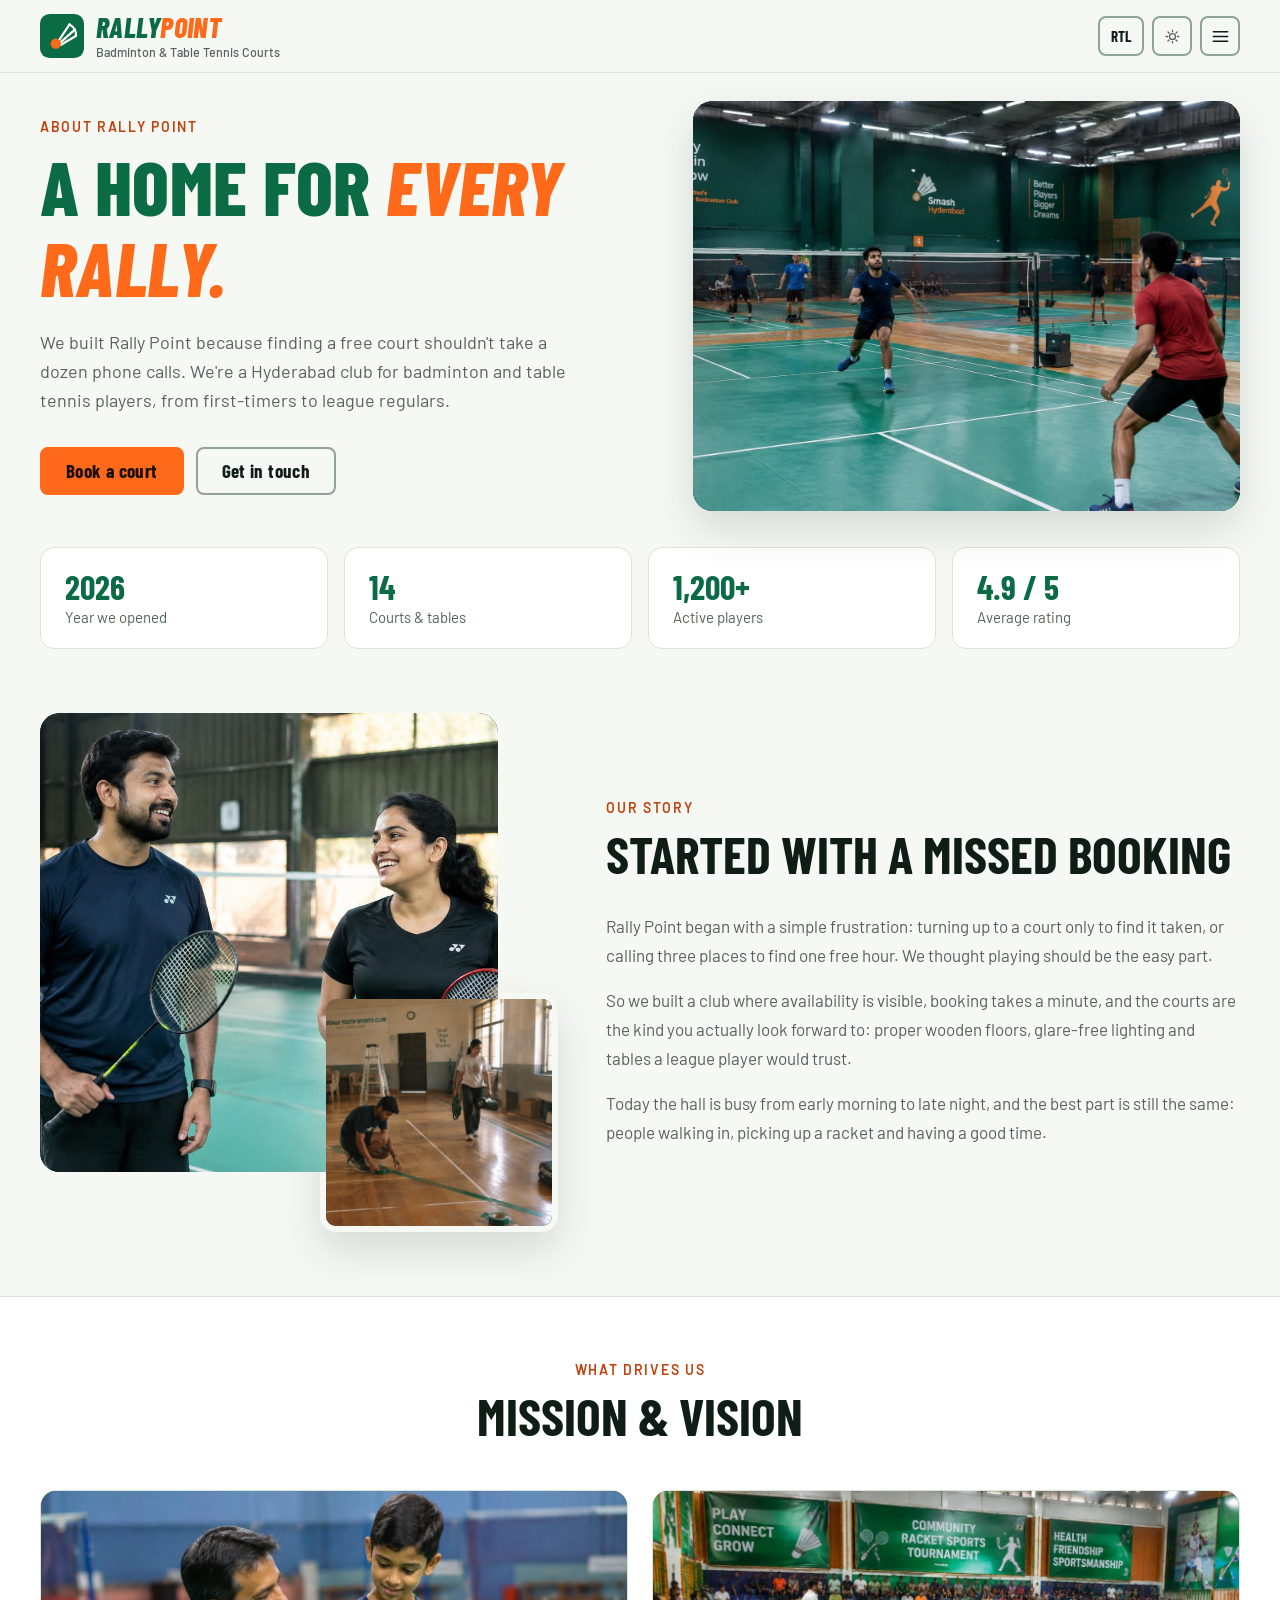
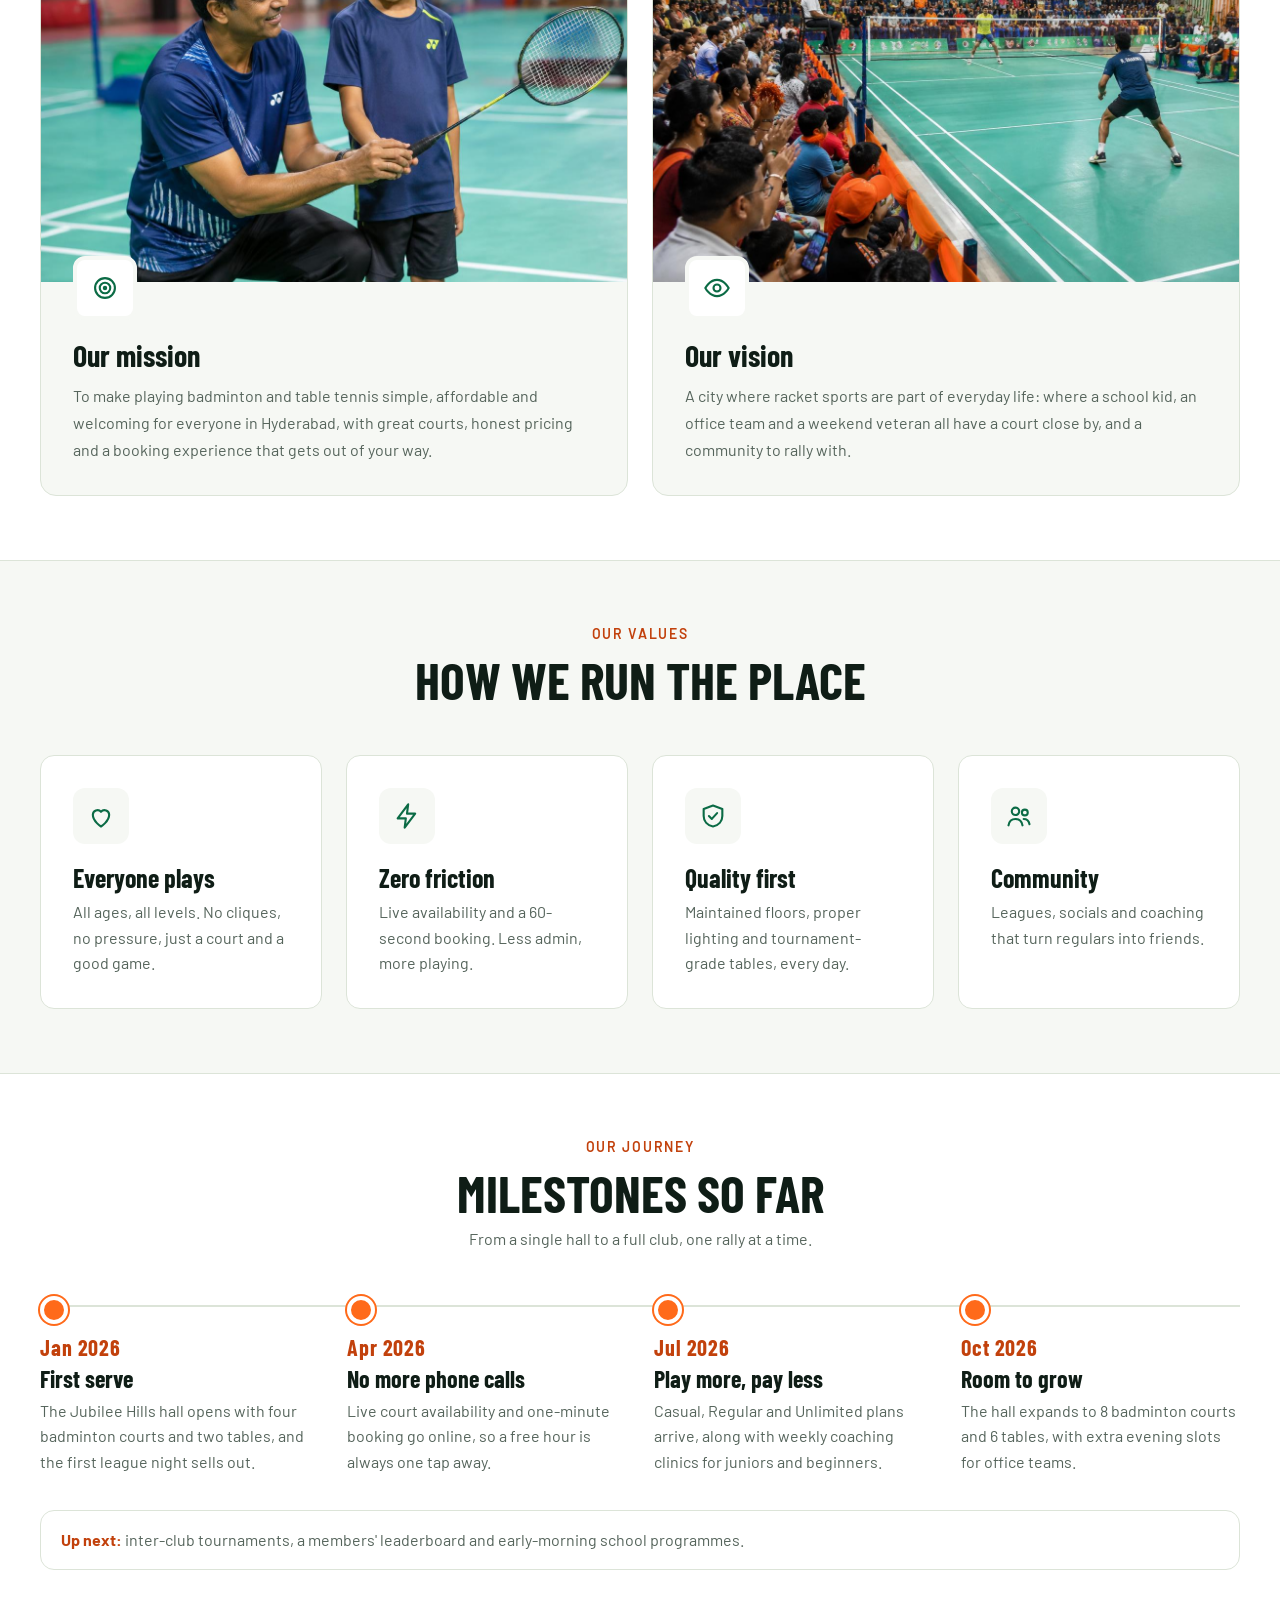
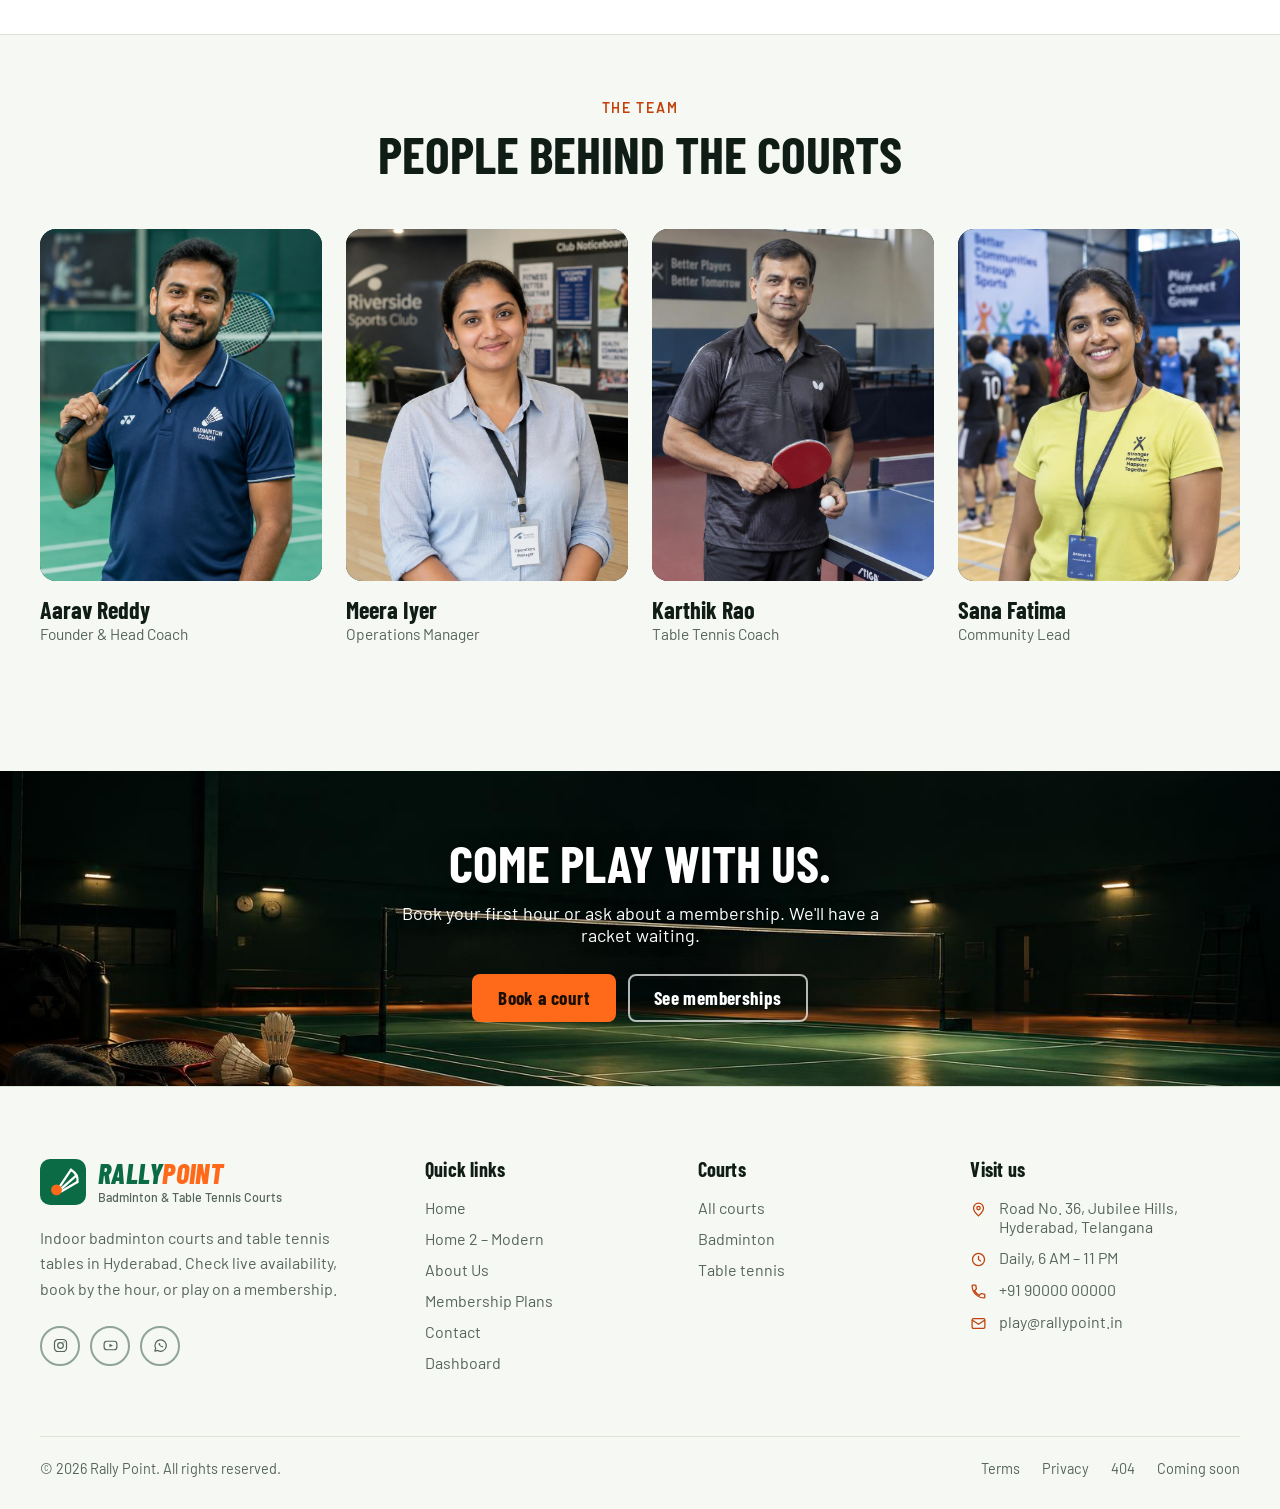
==== about/about.html @ 062ce2b8 "Add files via upload" ====
<!DOCTYPE html>
<html lang="en" dir="ltr" data-theme="light">
<head>
<meta charset="UTF-8">
<meta name="viewport" content="width=device-width, initial-scale=1.0">
<title>About Us — Rally Point Badminton &amp; Table Tennis, Hyderabad</title>
<meta name="description" content="Meet Rally Point: our story, mission, vision, values and the community that plays with us in Jubilee Hills, Hyderabad.">
<link rel="preconnect" href="https://fonts.googleapis.com">
<link rel="preconnect" href="https://fonts.gstatic.com" crossorigin>
<link href="https://fonts.googleapis.com/css2?family=Barlow+Condensed:ital,wght@0,600;0,700;0,800;1,800&family=Barlow:wght@400;500;600&display=swap" rel="stylesheet">
<link rel="stylesheet" href="../home/style.css">
<link rel="stylesheet" href="about.css">
<link rel="icon" href="data:image/svg+xml,%3Csvg xmlns='http://www.w3.org/2000/svg' viewBox='0 0 64 64' fill='none'%3E%3Crect width='64' height='64' rx='14' fill='%230B6B45'/%3E%3Cg stroke='%23fff' stroke-width='3.2' stroke-linecap='round'%3E%3Cpath d='M27 39L43 15M29 42L50.7 22.7M30 45L52 32M43 15Q54 22 52 32'/%3E%3C/g%3E%3Ccircle cx='23' cy='43' r='7.5' fill='%23FF6A1A'/%3E%3C/svg%3E">
</head>
<body>

<header class="site">
  <div class="wrap nav-row">
    <a href="../home/index.html" class="brand" aria-label="Rally Point home">
        <span class="brand-mark" aria-hidden="true">
        <svg viewBox="0 0 64 64" fill="none">
          <rect width="64" height="64" rx="14" fill="var(--logo-bg)"/>
          <g stroke="#fff" stroke-width="3.2" stroke-linecap="round" fill="none">
            <path d="M27 39L43 15"/><path d="M29 42L50.7 22.7"/><path d="M30 45L52 32"/><path d="M43 15Q54 22 52 32"/>
          </g>
          <circle cx="23" cy="43" r="7.5" fill="var(--logo-ball)"/>
        </svg>
        </span>
        <span class="brand-text">
          <span class="logo-word">Rally<em>Point</em></span>
          <span class="brand-sub">Badminton &amp; Table Tennis Courts</span>
        </span>
      </a>

    <nav class="primary" aria-label="Main">
      <div class="nav-item">
        <a href="../home/index.html">Home
          <svg class="caret" viewBox="0 0 24 24" fill="none" stroke="currentColor" stroke-width="2.4"><path d="M6 9l6 6 6-6" stroke-linecap="round" stroke-linejoin="round"/></svg>
        </a>
        <div class="dropdown">
          <a href="../home/index.html">Home 1 – Classic</a>
          <a href="../home2/home-2.html">Home 2 – Modern</a>
        </div>
      </div>
      <a href="../about/about.html" class="active" aria-current="page">About Us</a>
      <a href="../courts/courts.html">Courts</a>
      <a href="../membership/membership.html">Membership Plans</a>
      <a href="../contact/contact.html">Contact</a>
      <a href="../dashboard/dashboard.html">Dashboard</a>
    </nav>

    <div class="nav-actions">
      <button class="btn btn-outline btn-sm" id="dir-toggle" aria-label="Toggle text direction">RTL</button>
      <button class="icon-btn" id="theme-toggle" aria-label="Toggle dark mode">
        <svg class="sun" viewBox="0 0 24 24" fill="none" stroke="currentColor" stroke-width="1.8"><circle cx="12" cy="12" r="4.2"/><path d="M12 3v2.2M12 18.8V21M21 12h-2.2M5.2 12H3M18.4 5.6l-1.5 1.5M7.1 16.9l-1.5 1.5M18.4 18.4l-1.5-1.5M7.1 7.1L5.6 5.6" stroke-linecap="round"/></svg>
        <svg class="moon" viewBox="0 0 24 24" fill="none" stroke="currentColor" stroke-width="1.8"><path d="M20 14.5A8.5 8.5 0 1 1 9.5 4a7 7 0 0 0 10.5 10.5z" stroke-linejoin="round"/></svg>
      </button>
      <a href="../login/login.html" class="btn btn-primary btn-sm desktop-only"><svg viewBox="0 0 24 24" fill="none" stroke="currentColor" stroke-width="2" stroke-linecap="round"><circle cx="12" cy="8" r="3.6"/><path d="M5 20c1.4-3.8 4.2-5.6 7-5.6s5.6 1.8 7 5.6"/></svg><span>Login</span></a>
      <button class="menu-toggle" id="menu-toggle" aria-label="Open menu" aria-expanded="false" aria-controls="mobile-panel">
        <svg viewBox="0 0 24 24" fill="none" stroke="currentColor" stroke-width="2"><path d="M3 6h18M3 12h18M3 18h18" stroke-linecap="round"/></svg>
      </button>
    </div>
  </div>

  <div class="mobile-panel" id="mobile-panel">
    <details class="mobile-dropdown">
      <summary>Home</summary>
      <a href="../home/index.html">Home 1 – Classic</a>
      <a href="../home2/home-2.html">Home 2 – Modern</a>
    </details>
    <a href="../about/about.html">About Us</a>
    <a href="../courts/courts.html">Courts</a>
    <a href="../membership/membership.html">Membership Plans</a>
    <a href="../contact/contact.html">Contact</a>
    <a href="../dashboard/dashboard.html">Dashboard</a>
    <div class="mobile-actions">
      <a href="../login/login.html" class="btn btn-primary"><svg viewBox="0 0 24 24" fill="none" stroke="currentColor" stroke-width="2" stroke-linecap="round"><circle cx="12" cy="8" r="3.6"/><path d="M5 20c1.4-3.8 4.2-5.6 7-5.6s5.6 1.8 7 5.6"/></svg><span>Login</span></a>
    </div>
  </div>
</header>

<main>

  <section class="page-hero">
    <div class="wrap page-hero-grid">
      <div>
        <span class="kicker">About Rally Point</span>
        <h1>A home for <em>every rally.</em></h1>
        <p class="lead">We built Rally Point because finding a free court shouldn't take a dozen phone calls. We're a Hyderabad club for badminton and table tennis players, from first-timers to league regulars.</p>
        <div class="hero-actions">
          <a href="../courts/courts.html" class="btn btn-secondary">Book a court</a>
          <a href="../contact/contact.html" class="btn btn-outline">Get in touch</a>
        </div>
      </div>
      <figure class="media hero-img"><img src="images/about-hero.jpg" alt="The Rally Point main hall with players mid-game" onerror="this.remove()"></figure>
    </div>
  </section>

  <section class="wrap">
    <ul class="stats">
      <li><strong>2026</strong><span>Year we opened</span></li>
      <li><strong>14</strong><span>Courts &amp; tables</span></li>
      <li><strong>1,200+</strong><span>Active players</span></li>
      <li><strong>4.9 / 5</strong><span>Average rating</span></li>
    </ul>
  </section>

  <section class="section">
    <div class="wrap split">
      <div class="media-stack">
        <figure class="media story-a"><img src="images/story-1.jpg" alt="Founders on the court" loading="lazy" onerror="this.remove()"></figure>
        <figure class="media story-b"><img src="images/story-2.jpg" alt="Early days at the club" loading="lazy" onerror="this.remove()"></figure>
      </div>
      <div>
        <div class="section-head">
          <span class="kicker">Our story</span>
          <h2>Started with a missed booking</h2>
        </div>
        <div class="prose">
          <p>Rally Point began with a simple frustration: turning up to a court only to find it taken, or calling three places to find one free hour. We thought playing should be the easy part.</p>
          <p>So we built a club where availability is visible, booking takes a minute, and the courts are the kind you actually look forward to: proper wooden floors, glare-free lighting and tables a league player would trust.</p>
          <p>Today the hall is busy from early morning to late night, and the best part is still the same: people walking in, picking up a racket and having a good time.</p>
        </div>
      </div>
    </div>
  </section>

  <section class="section alt">
    <div class="wrap">
      <div class="section-head center">
        <span class="kicker">What drives us</span>
        <h2>Mission &amp; vision</h2>
      </div>
      <div class="mv">
        <article class="mv-card">
          <figure class="media mv-img"><img src="images/mission.jpg" alt="Coach teaching a junior player" loading="lazy" onerror="this.remove()"></figure>
          <div class="mv-body">
            <span class="card-icon" aria-hidden="true"><svg viewBox="0 0 24 24" fill="none" stroke="currentColor" stroke-width="1.8" stroke-linecap="round" stroke-linejoin="round"><circle cx="12" cy="12" r="8.5"/><circle cx="12" cy="12" r="4.5"/><circle cx="12" cy="12" r="1" fill="currentColor"/></svg></span>
            <h3>Our mission</h3>
            <p>To make playing badminton and table tennis simple, affordable and welcoming for everyone in Hyderabad, with great courts, honest pricing and a booking experience that gets out of your way.</p>
          </div>
        </article>
        <article class="mv-card">
          <figure class="media mv-img"><img src="images/vision.jpg" alt="Packed hall during a community tournament" loading="lazy" onerror="this.remove()"></figure>
          <div class="mv-body">
            <span class="card-icon" aria-hidden="true"><svg viewBox="0 0 24 24" fill="none" stroke="currentColor" stroke-width="1.8" stroke-linecap="round" stroke-linejoin="round"><path d="M2 12s3.6-7 10-7 10 7 10 7-3.6 7-10 7S2 12 2 12z"/><circle cx="12" cy="12" r="3"/></svg></span>
            <h3>Our vision</h3>
            <p>A city where racket sports are part of everyday life: where a school kid, an office team and a weekend veteran all have a court close by, and a community to rally with.</p>
          </div>
        </article>
      </div>
    </div>
  </section>

  <section class="section">
    <div class="wrap">
      <div class="section-head center">
        <span class="kicker">Our values</span>
        <h2>How we run the place</h2>
      </div>
      <div class="values">
        <article class="card"><span class="card-icon" aria-hidden="true"><svg viewBox="0 0 24 24" fill="none" stroke="currentColor" stroke-width="1.8" stroke-linecap="round" stroke-linejoin="round"><path d="M12 21s-7-4.4-7-10a4 4 0 017-2.6A4 4 0 0119 11c0 5.6-7 10-7 10z"/></svg></span><h3>Everyone plays</h3><p>All ages, all levels. No cliques, no pressure, just a court and a good game.</p></article>
        <article class="card"><span class="card-icon" aria-hidden="true"><svg viewBox="0 0 24 24" fill="none" stroke="currentColor" stroke-width="1.8" stroke-linecap="round" stroke-linejoin="round"><path d="M13 2L4 14h7l-1 8 9-12h-7z"/></svg></span><h3>Zero friction</h3><p>Live availability and a 60-second booking. Less admin, more playing.</p></article>
        <article class="card"><span class="card-icon" aria-hidden="true"><svg viewBox="0 0 24 24" fill="none" stroke="currentColor" stroke-width="1.8" stroke-linecap="round" stroke-linejoin="round"><path d="M12 3l8 3v6c0 4.5-3.2 8-8 9-4.8-1-8-4.5-8-9V6z"/><path d="M8.5 12l2.5 2.5 4.5-5"/></svg></span><h3>Quality first</h3><p>Maintained floors, proper lighting and tournament-grade tables, every day.</p></article>
        <article class="card"><span class="card-icon" aria-hidden="true"><svg viewBox="0 0 24 24" fill="none" stroke="currentColor" stroke-width="1.8" stroke-linecap="round" stroke-linejoin="round"><circle cx="9" cy="8" r="3.2"/><circle cx="17" cy="9" r="2.5"/><path d="M3 20c.6-3.5 3-5.4 6-5.4s5.4 1.9 6 5.4M16 14.6c2.6 0 4.4 1.6 5 4.4"/></svg></span><h3>Community</h3><p>Leagues, socials and coaching that turn regulars into friends.</p></article>
      </div>
    </div>
  </section>

  <section class="section alt">
    <div class="wrap">
      <div class="section-head center">
        <span class="kicker">Our journey</span>
        <h2>Milestones so far</h2>
        <p>From a single hall to a full club, one rally at a time.</p>
      </div>
      <ol class="timeline">
        <li><span class="when">Jan 2026</span><h3>First serve</h3><p>The Jubilee Hills hall opens with four badminton courts and two tables, and the first league night sells out.</p></li>
        <li><span class="when">Apr 2026</span><h3>No more phone calls</h3><p>Live court availability and one-minute booking go online, so a free hour is always one tap away.</p></li>
        <li><span class="when">Jul 2026</span><h3>Play more, pay less</h3><p>Casual, Regular and Unlimited plans arrive, along with weekly coaching clinics for juniors and beginners.</p></li>
        <li><span class="when">Oct 2026</span><h3>Room to grow</h3><p>The hall expands to 8 badminton courts and 6 tables, with extra evening slots for office teams.</p></li>
      </ol>
      <p class="timeline-next"><strong>Up next:</strong> inter-club tournaments, a members' leaderboard and early-morning school programmes.</p>
    </div>
  </section>

  <section class="section">
    <div class="wrap">
      <div class="section-head center">
        <span class="kicker">The team</span>
        <h2>People behind the courts</h2>
      </div>
      <div class="team">
        <article class="person">
          <figure class="media person-img"><img src="images/team-1.jpg" alt="Aarav Reddy" loading="lazy" onerror="this.remove()"></figure>
          <h3>Aarav Reddy</h3><p>Founder &amp; Head Coach</p>
        </article>
        <article class="person">
          <figure class="media person-img"><img src="images/team-2.jpg" alt="Meera Iyer" loading="lazy" onerror="this.remove()"></figure>
          <h3>Meera Iyer</h3><p>Operations Manager</p>
        </article>
        <article class="person">
          <figure class="media person-img"><img src="images/team-3.jpg" alt="Karthik Rao" loading="lazy" onerror="this.remove()"></figure>
          <h3>Karthik Rao</h3><p>Table Tennis Coach</p>
        </article>
        <article class="person">
          <figure class="media person-img"><img src="images/team-4.jpg" alt="Sana Fatima" loading="lazy" onerror="this.remove()"></figure>
          <h3>Sana Fatima</h3><p>Community Lead</p>
        </article>
      </div>
    </div>
  </section>

  <section class="cta-band">
    <div class="cta">
      <figure class="media cta-bg"><img src="images/cta-bg.jpg" alt="" loading="lazy" onerror="this.remove()"></figure>
      <div class="cta-inner">
        <h2>Come play with us.</h2>
        <p>Book your first hour or ask about a membership. We'll have a racket waiting.</p>
        <div class="cta-actions">
          <a href="../courts/courts.html" class="btn btn-secondary">Book a court</a>
          <a href="../membership/membership.html" class="btn btn-outline-light">See memberships</a>
        </div>
      </div>
    </div>
  </section>

</main>

<footer class="site">
  <div class="wrap">
    <div class="footer-grid">
      <div class="footer-brand">
        <a href="../home/index.html" class="brand" aria-label="Rally Point home">
        <span class="brand-mark" aria-hidden="true">
        <svg viewBox="0 0 64 64" fill="none">
          <rect width="64" height="64" rx="14" fill="var(--logo-bg)"/>
          <g stroke="#fff" stroke-width="3.2" stroke-linecap="round" fill="none">
            <path d="M27 39L43 15"/><path d="M29 42L50.7 22.7"/><path d="M30 45L52 32"/><path d="M43 15Q54 22 52 32"/>
          </g>
          <circle cx="23" cy="43" r="7.5" fill="var(--logo-ball)"/>
        </svg>
        </span>
        <span class="brand-text">
          <span class="logo-word">Rally<em>Point</em></span>
          <span class="brand-sub">Badminton &amp; Table Tennis Courts</span>
        </span>
      </a>
        <p class="footer-desc">Indoor badminton courts and table tennis tables in Hyderabad. Check live availability, book by the hour, or play on a membership.</p>
        <div class="socials">
          <a href="#" aria-label="Instagram"><svg viewBox="0 0 24 24" fill="none" stroke="currentColor" stroke-width="1.7"><rect x="3.5" y="3.5" width="17" height="17" rx="5"/><circle cx="12" cy="12" r="4"/><circle cx="17" cy="7" r="0.9" fill="currentColor" stroke="none"/></svg></a>
          <a href="#" aria-label="YouTube"><svg viewBox="0 0 24 24" fill="none" stroke="currentColor" stroke-width="1.7"><rect x="3" y="6" width="18" height="12" rx="4"/><path d="M10.5 9.5l5 2.5-5 2.5z" fill="currentColor" stroke="none"/></svg></a>
          <a href="#" aria-label="WhatsApp"><svg viewBox="0 0 24 24" fill="none" stroke="currentColor" stroke-width="1.7" stroke-linecap="round" stroke-linejoin="round"><path d="M4 20l1.2-4.1A8 8 0 1 1 8.2 19z"/><path d="M9 9.2c.2 2.2 2.6 4.6 5.8 5.6l1.2-1.4-1.8-1-.9.6c-.8-.4-1.6-1.2-2-2l.6-.9-1-1.8z" fill="currentColor" stroke="none"/></svg></a>
        </div>
      </div>

      <div class="footer-col">
        <h4>Quick links</h4>
        <ul>
          <li><a href="../home/index.html">Home</a></li>
          <li><a href="../home2/home-2.html">Home 2 – Modern</a></li>
          <li><a href="../about/about.html">About Us</a></li>
          <li><a href="../membership/membership.html">Membership Plans</a></li>
          <li><a href="../contact/contact.html">Contact</a></li>
          <li><a href="../dashboard/dashboard.html">Dashboard</a></li>
        </ul>
      </div>

      <div class="footer-col">
        <h4>Courts</h4>
        <ul>
          <li><a href="../courts/courts.html">All courts</a></li>
          <li><a href="../courts/courts.html#badminton">Badminton</a></li>
          <li><a href="../courts/courts.html#table-tennis">Table tennis</a></li>
        </ul>
      </div>

      <div class="footer-col">
        <h4>Visit us</h4>
        <ul>
          <li class="contact-line">
            <svg viewBox="0 0 24 24" fill="none" stroke="currentColor" stroke-width="1.8"><path d="M12 21s-7-6.1-7-11a7 7 0 0114 0c0 4.9-7 11-7 11z"/><circle cx="12" cy="10" r="2.4"/></svg>
            <span>Road No. 36, Jubilee Hills,<br>Hyderabad, Telangana</span>
          </li>
          <li class="contact-line">
            <svg viewBox="0 0 24 24" fill="none" stroke="currentColor" stroke-width="1.8"><circle cx="12" cy="12" r="8.5"/><path d="M12 7.5V12l3 2" stroke-linecap="round" stroke-linejoin="round"/></svg>
            <span>Daily, 6 AM – 11 PM</span>
          </li>
          <li class="contact-line">
            <svg viewBox="0 0 24 24" fill="none" stroke="currentColor" stroke-width="1.8"><path d="M6.6 10.8c1.4 2.8 3.8 5.2 6.6 6.6l2.2-2.2c.3-.3.7-.4 1-.2 1.1.4 2.3.6 3.5.6.6 0 1 .4 1 1V20c0 .6-.4 1-1 1C10.6 21 3 13.4 3 4c0-.6.4-1 1-1h3.4c.6 0 1 .4 1 1 0 1.2.2 2.4.6 3.5.1.4 0 .8-.2 1z"/></svg>
            <a href="tel:+919000000000">+91 90000 00000</a>
          </li>
          <li class="contact-line">
            <svg viewBox="0 0 24 24" fill="none" stroke="currentColor" stroke-width="1.8"><rect x="3" y="5" width="18" height="14" rx="2"/><path d="M3 7l9 6 9-6"/></svg>
            <a href="mailto:play@rallypoint.in">play@rallypoint.in</a>
          </li>
        </ul>
      </div>
    </div>

    <div class="footer-bottom">
      <span>© 2026 Rally Point. All rights reserved.</span>
      <div class="footer-bottom-links">
        <a href="../legal/terms.html">Terms</a>
        <a href="../legal/privacy.html">Privacy</a>
        <a href="../legal/404.html">404</a>
        <a href="../legal/coming-soon.html">Coming soon</a>
      </div>
    </div>
  </div>
</footer>

<script src="../home/script.js"></script>
</body>
</html>
---- home/style.css ----
:root{

  --primary: #0B6B45;
  --primary-hover: #095538;
  --primary-contrast: #FFFFFF;

  --secondary: #FF6A1A;
  --secondary-hover: #FF7F38;
  --secondary-contrast: #1B0F05;
  --secondary-text: #C2410C;

  --bg: #F6F8F4;
  --surface: #FFFFFF;
  --border: #DCE4D8;
  --text: #0F1D16;
  --text-soft: #55645B;

  --court: #0A2A1D;
  --court-text: #EAF3EC;
  --court-soft: #9FB5A8;
  --court-line: rgba(255,255,255,.14);

  --logo-bg: #0B6B45;
  --logo-ball: #FF6A1A;
  --logo-text: #0F1D16;

  --radius: 8px;
  --shadow: 0 18px 44px rgba(10,42,29,.14);
}

html[data-theme="dark"]{
  --primary: #2FCB8A;
  --primary-hover: #52DBA2;
  --primary-contrast: #04130B;

  --secondary: #FF7A33;
  --secondary-hover: #FF9459;
  --secondary-text: #FF9A5C;

  --bg: #08110D;
  --surface: #101D17;
  --border: #223329;
  --text: #EAF3EC;
  --text-soft: #A3B5AA;

  --court: #050C09;
  --logo-bg: #0F8A5A;
  --logo-text: #EAF3EC;
  --shadow: 0 18px 44px rgba(0,0,0,.55);
}

*{ box-sizing: border-box; }
html{ scroll-behavior: smooth; }
body{
  margin: 0; background: var(--bg); color: var(--text);
  font-family: 'Barlow', system-ui, sans-serif; font-size: 16px;
  -webkit-font-smoothing: antialiased;
  min-height: 100vh; display: flex; flex-direction: column;
  transition: background .25s ease, color .25s ease;
}
h1, h2, h3, h4, .logo-word{
  font-family: 'Barlow Condensed', 'Barlow', sans-serif;
  font-weight: 700; margin: 0; line-height: 1.05;
}
a{ color: inherit; text-decoration: none; }
ul{ list-style: none; margin: 0; padding: 0; }
button{ font-family: inherit; cursor: pointer; }
svg{ display: block; }
main{ flex: 1 0 auto; }
header.site, footer.site{ flex: none; }
.wrap{ max-width: 1320px; margin: 0 auto; padding: 0 40px; }

a:focus-visible, button:focus-visible, summary:focus-visible{
  outline: 3px solid var(--secondary); outline-offset: 3px;
}
@media (prefers-reduced-motion: reduce){
  *{ animation: none !important; transition: none !important; }
}

.btn{
  display: inline-flex; align-items: center; justify-content: center; gap: 8px;
  border: 2px solid transparent; border-radius: var(--radius);
  padding: 0 24px; height: 48px;
  font-family: 'Barlow Condensed', sans-serif; font-size: 19px; font-weight: 700;
  letter-spacing: .02em; white-space: nowrap;
  transition: background .18s ease, color .18s ease, border-color .18s ease;
}
.btn svg{ width: 17px; height: 17px; flex: none; }
.btn-sm{ height: 40px; padding: 0 18px; font-size: 17px; }

.btn-primary{ background: var(--primary); color: var(--primary-contrast); }
.btn-primary:hover{ background: var(--primary-hover); }

.btn-secondary{ background: var(--secondary); color: var(--secondary-contrast); }
.btn-secondary:hover{ background: var(--secondary-hover); }

.btn-outline{ background: transparent; color: var(--text); border-color: #8FA399; }
.btn-outline:hover{ border-color: var(--primary); color: var(--primary); }

.btn-outline-light{ background: transparent; color: #fff; border-color: rgba(255,255,255,.7); }
.btn-outline-light:hover{ background: rgba(255,255,255,.14); border-color: #fff; }

.tab.is-active, .p-btn.is-active{ background: var(--primary); color: var(--primary-contrast); }

.icon-btn{
  width: 40px; height: 40px; border-radius: var(--radius); flex: none;
  background: var(--surface); border: 1px solid var(--border); color: var(--text-soft);
  display: flex; align-items: center; justify-content: center;
  transition: border-color .18s ease, color .18s ease;
}
.icon-btn:hover{ border-color: var(--primary); color: var(--primary); }
.icon-btn svg{ width: 17px; height: 17px; }
.icon-btn .moon{ display: none; }
html[data-theme="dark"] .icon-btn .sun{ display: none; }
html[data-theme="dark"] .icon-btn .moon{ display: block; }

#dir-toggle{
  width: 46px; height: 40px; padding: 0; flex: none;
  font-size: 15px; border-width: 1px;
}

header.site{ position: sticky; top: 0; z-index: 50; background: var(--bg); border-bottom: 1px solid var(--border); }

.nav-row{ display: flex; align-items: center; justify-content: space-between; gap: 20px; height: 72px; }

.brand{ display: flex; align-items: center; gap: 12px; flex: none; }
.brand-mark{ width: 44px; height: 44px; flex: none; }
.brand-mark svg{ width: 100%; height: 100%; }
.brand-text{ display: flex; flex-direction: column; line-height: 1.05; }
.logo-word{ font-size: 28px; font-weight: 800; font-style: italic; letter-spacing: .01em; color: var(--logo-text); text-transform: uppercase; white-space: nowrap; }
.logo-word{ color: var(--primary); }
.logo-word em{ font-style: italic; color: var(--secondary); }
.brand-sub{ font-size: 12.5px; font-weight: 500; color: var(--text-soft); white-space: nowrap; margin-top: 3px; }

nav.primary{ display: flex; align-items: center; justify-content: center; gap: 24px; flex: 1 1 auto; min-width: 0; }
nav.primary > a, .nav-item > a{
  position: relative; display: inline-flex; align-items: center; gap: 6px;
  font-family: 'Barlow Condensed', sans-serif; font-size: 20px; font-weight: 600; letter-spacing: .01em;
  color: var(--text-soft); padding: 6px 0; white-space: nowrap;
  transition: color .18s ease;
}
nav.primary > a::after, .nav-item > a::after{
  content: ""; position: absolute; inset-inline: 0; bottom: -4px; height: 3px; border-radius: 2px;
  background: var(--text); transform: scaleX(0); transition: transform .2s ease;
}
nav.primary > a:hover, .nav-item:hover > a, .nav-item:focus-within > a{ color: var(--text); }
nav.primary > a:hover::after, nav.primary > a.active::after,
.nav-item:hover > a::after, .nav-item:focus-within > a::after, .nav-item > a.active::after{ transform: scaleX(1); }
nav.primary a.active{ color: var(--text); }

.nav-item{ position: relative; padding-bottom: 16px; margin-bottom: -16px; flex: none; }
.caret{ width: 11px; height: 11px; transition: transform .2s ease; flex: none; }
.nav-item:hover .caret, .nav-item:focus-within .caret, .nav-item.open .caret{ transform: rotate(180deg); }

.dropdown{
  position: absolute; top: 100%; left: 50%; transform: translateX(-50%) translateY(6px);
  min-width: 170px; padding: 6px;
  background: var(--surface); border: 1px solid var(--border); border-radius: var(--radius); box-shadow: var(--shadow);
  opacity: 0; visibility: hidden; pointer-events: none;
  transition: opacity .16s ease, transform .16s ease; z-index: 60;
}
.nav-item:hover .dropdown, .nav-item:focus-within .dropdown, .nav-item.open .dropdown{
  opacity: 1; visibility: visible; pointer-events: auto; transform: translateX(-50%) translateY(0);
}
.dropdown a{
  display: block; padding: 9px 14px; border-radius: 6px;
  font-family: 'Barlow Condensed', sans-serif; font-size: 19px; font-weight: 600; color: var(--text-soft);
}
.dropdown a:hover{ background: var(--bg); color: var(--text); }

.nav-actions{ display: flex; align-items: center; gap: 8px; flex: none; }
.nav-actions .btn-sm{ padding: 0 14px; }
.nav-actions .btn-sm svg{ display: none; }
.desktop-only{ display: inline-flex; }

.menu-toggle{
  display: none; width: 40px; height: 40px; border-radius: var(--radius);
  border: 1px solid var(--border); background: var(--surface); color: var(--text);
  align-items: center; justify-content: center;
}
.menu-toggle svg{ width: 19px; height: 19px; }

.mobile-panel{
  display: none; flex-direction: column; gap: 2px; padding: 8px 40px 22px;
  position: absolute; top: 100%; left: 0; right: 0; z-index: 49;
  background: var(--bg); border-bottom: 1px solid var(--border); box-shadow: var(--shadow);
  max-height: calc(100vh - 74px); max-height: calc(100dvh - 74px); overflow-y: auto;
}
.mobile-panel > a, .mobile-dropdown summary{
  font-family: 'Barlow Condensed', sans-serif; font-size: 23px; font-weight: 600; color: var(--text);
  padding: 13px 4px; border-bottom: 1px solid var(--border);
}
.mobile-dropdown summary{ list-style: none; display: flex; align-items: center; justify-content: space-between; cursor: pointer; }
.mobile-dropdown summary::-webkit-details-marker{ display: none; }
.mobile-dropdown summary::marker{ content: ""; }
.mobile-dropdown summary::after{
  content: ""; width: 11px; height: 11px; flex: none; transition: transform .18s ease;
  background: currentColor; color: var(--text-soft);
  -webkit-mask: url("data:image/svg+xml,%3Csvg xmlns='http://www.w3.org/2000/svg' viewBox='0 0 24 24' fill='none' stroke='black' stroke-width='3' stroke-linecap='round' stroke-linejoin='round'%3E%3Cpath d='M6 9l6 6 6-6'/%3E%3C/svg%3E") center / contain no-repeat;
          mask: url("data:image/svg+xml,%3Csvg xmlns='http://www.w3.org/2000/svg' viewBox='0 0 24 24' fill='none' stroke='black' stroke-width='3' stroke-linecap='round' stroke-linejoin='round'%3E%3Cpath d='M6 9l6 6 6-6'/%3E%3C/svg%3E") center / contain no-repeat;
}
.mobile-dropdown[open] summary::after{ transform: rotate(180deg); }
.mobile-dropdown a{ display: block; padding: 11px 4px 11px 18px; font-size: 17px; color: var(--text-soft); }
.mobile-dropdown a:hover, .mobile-panel > a:hover{ color: var(--primary); }
.mobile-actions{ display: flex; flex-direction: column; gap: 10px; margin-top: 18px; }
.mobile-actions .btn{ width: 100%; }

footer.site{
  background: var(--bg); color: var(--text);
  border-top: 1px solid var(--border);
}
footer.site .brand-mark{ width: 46px; height: 46px; }

.footer-grid{ display: grid; grid-template-columns: 1.5fr 1fr 1fr 1.2fr; gap: 48px; padding: 72px 0 64px; }
.footer-desc{ margin: 20px 0 0; max-width: 36ch; font-size: 16px; line-height: 1.6; color: var(--text-soft); }
.socials{ display: flex; gap: 10px; margin-top: 24px; }
.socials a{
  width: 40px; height: 40px; border-radius: 50%; border: 1px solid var(--border); color: var(--text-soft);
  display: flex; align-items: center; justify-content: center; transition: border-color .18s ease, color .18s ease;
}
.socials a:hover{ border-color: var(--text); color: var(--text); }
.socials svg{ width: 17px; height: 17px; }

.footer-col h4{ font-size: 20px; font-weight: 700; letter-spacing: .01em; margin-bottom: 18px; color: var(--text); }
.footer-col ul{ display: flex; flex-direction: column; gap: 12px; }
.footer-col a{ font-size: 16px; color: var(--text-soft); transition: color .18s ease; }
.footer-col a:hover{ color: var(--text); }
.footer-col li.contact-line{ display: flex; align-items: flex-start; gap: 12px; font-size: 16px; color: var(--text-soft); }
.footer-col li.contact-line svg{ width: 17px; height: 17px; color: var(--secondary-text); flex: none; margin-top: 3px; }
.footer-col li.contact-line a{ color: inherit; }

.footer-bottom{
  display: flex; flex-wrap: wrap; align-items: center; justify-content: space-between; gap: 12px;
  padding-top: 22px; padding-bottom: 32px; border-top: 1px solid var(--border);
  font-size: 14.5px; color: var(--text-soft);
}
.footer-bottom-links{ display: flex; gap: 22px; flex-wrap: wrap; }
.footer-bottom a:hover{ color: var(--text); }

html[data-theme="dark"] nav.primary > a:hover,
html[data-theme="dark"] .nav-item:hover > a,
html[data-theme="dark"] .nav-item:focus-within > a,
html[data-theme="dark"] nav.primary a.active{ color: var(--secondary); }
html[data-theme="dark"] nav.primary > a::after,
html[data-theme="dark"] .nav-item > a::after{ background: var(--secondary); }
html[data-theme="dark"] .dropdown a:hover,
html[data-theme="dark"] .footer-col a:hover,
html[data-theme="dark"] .footer-bottom a:hover,
html[data-theme="dark"] .mobile-dropdown a:hover,
html[data-theme="dark"] .mobile-panel > a:hover{ color: var(--secondary); }
html[data-theme="dark"] .socials a:hover{ border-color: var(--secondary); color: var(--secondary); }

html[data-theme="dark"] .icon-btn,
html[data-theme="dark"] #dir-toggle,
html[data-theme="dark"] .menu-toggle,
html[data-theme="dark"] .socials a{ border: 2px solid rgba(234,243,236,.55); }
html[data-theme="dark"] .icon-btn:hover,
html[data-theme="dark"] #dir-toggle:hover,
html[data-theme="dark"] .menu-toggle:hover,
html[data-theme="dark"] .socials a:hover{ border-color: var(--secondary); color: var(--secondary); }

.icon-btn, #dir-toggle, .menu-toggle{ background: transparent; }
.icon-btn, .menu-toggle, .socials a{ border: 2px solid #8FA399; }
#dir-toggle{ border-width: 2px; border-color: #8FA399; }
#dir-toggle:hover{ border-color: var(--primary); }

@media (max-width: 1320px){
  nav.primary{ gap: 18px; }
  nav.primary > a, .nav-item > a{ font-size: 19px; }
}
@media (max-width: 1280px){
  nav.primary, .desktop-only{ display: none !important; }
  .menu-toggle{ display: flex; order: 99; }
  .mobile-panel.open{ display: flex; }
  .nav-row{ justify-content: space-between; }
}
@media (max-width: 980px){
  .footer-grid{ grid-template-columns: 1fr 1fr; row-gap: 40px; }
  .footer-brand{ grid-column: 1 / -1; }
}
@media (max-width: 640px){
  .wrap{ padding: 0 20px; }
  .mobile-panel{ padding-inline: 20px; }
  .nav-row{ height: 64px; gap: 12px; }
  .logo-word{ font-size: 24px; }
  .mobile-panel{ text-align: center; }
  .mobile-panel > a{ text-align: center; }
  .mobile-dropdown summary{ justify-content: center; gap: 10px; }
  .mobile-dropdown a{ text-align: center; padding-left: 4px; }

  .footer-grid{ grid-template-columns: 1fr; text-align: center; }
  .footer-brand{ display: flex; flex-direction: column; align-items: center; }
  .footer-brand .brand{ flex-direction: column; text-align: center; }
  .footer-brand .brand-text{ align-items: center; }
  .footer-desc{ max-width: none; }
  .socials{ justify-content: center; }
  .footer-col ul{ align-items: center; }
  .footer-col li.contact-line{ justify-content: center; text-align: start; }
  .footer-bottom{ flex-direction: column; align-items: center; justify-content: center; text-align: center; }
  .footer-bottom-links{ justify-content: center; }
}
---- about/about.css ----
.media{
  position: relative; margin: 0; overflow: hidden; border-radius: 14px;
  background:
    repeating-linear-gradient(45deg, rgba(255,255,255,.07) 0 12px, transparent 12px 24px),
    var(--court);
  display: flex; align-items: center; justify-content: center;
}
.media::after{ content: none; }
.media img{ position: absolute; inset: 0; z-index: 1; width: 100%; height: 100%; object-fit: cover; display: block; }
.avatar{ flex: none; width: 52px; height: 52px; border-radius: 50%; }
.avatar::after{ display: none; }

.kicker{ display: block; margin-bottom: 10px; font-size: 14px; font-weight: 600; letter-spacing: .12em; text-transform: uppercase; color: var(--secondary-text); }
.section{ padding: 64px 0; }
.section.alt{ background: var(--surface); border-block: 1px solid var(--border); }
.section-head{ margin-bottom: 32px; }
.section-head.center{ text-align: center; max-width: 640px; margin-inline: auto; margin-bottom: 48px; }
.section-head h2{ font-size: clamp(34px, 4.4vw, 52px); text-transform: uppercase; }
.section-head p{ margin: 10px 0 0; color: var(--text-soft); }
.card{ padding: 32px; background: var(--surface); border: 1px solid var(--border); border-radius: 14px; }
.section.alt .card{ background: var(--bg); }
.card h3{ font-size: 26px; margin-bottom: 8px; }
.card p{ margin: 0; line-height: 1.6; color: var(--text-soft); }
.card-icon{ display: flex; align-items: center; justify-content: center; width: 56px; height: 56px; margin-bottom: 20px; border-radius: 12px; background: var(--bg); color: var(--primary); }
.section:not(.alt) .card-icon{ background: var(--bg); }
.card-icon svg{ width: 28px; height: 28px; }
.lead{ margin: 22px 0 0; max-width: 54ch; font-size: 18px; line-height: 1.6; color: var(--text-soft); }

.page-hero{ padding: 28px 0 36px; }
.page-hero-grid{ display: grid; grid-template-columns: 1.05fr .95fr; gap: 48px; align-items: center; }
.crumbs{ display: flex; gap: 10px; margin-bottom: 26px; font-size: 14.5px; color: var(--text-soft); }
.crumbs a:hover{ color: var(--primary); }
.crumbs span:last-child{ color: var(--text); font-weight: 500; }
.page-hero h1{ font-size: clamp(46px, 6vw, 80px); font-weight: 800; text-transform: uppercase; letter-spacing: .005em; color: var(--primary); }
.page-hero h1 em{ font-style: italic; color: var(--secondary); }
.hero-actions{ display: flex; flex-wrap: wrap; gap: 12px; margin-top: 32px; }
.hero-img{ aspect-ratio: 4 / 3; border-radius: 20px; box-shadow: var(--shadow); }

.stats{ display: grid; grid-template-columns: repeat(4, 1fr); gap: 16px; }
.stats li{ display: flex; flex-direction: column; gap: 4px; padding: 22px 24px; background: var(--surface); border: 1px solid var(--border); border-radius: 14px; }
.stats strong{ font-family: 'Barlow Condensed', sans-serif; font-size: 34px; font-weight: 700; color: var(--primary); line-height: 1; }
.stats span{ font-size: 15px; color: var(--text-soft); }

.split{ display: grid; grid-template-columns: .9fr 1.1fr; gap: 48px; align-items: center; }
.media-stack{ position: relative; padding-bottom: 60px; padding-inline-end: 60px; }
.story-a{ aspect-ratio: 4 / 4; border-radius: 20px; }
.story-b{ position: absolute; inset-inline-end: 0; bottom: 0; width: 46%; aspect-ratio: 1; border-radius: 16px; border: 6px solid var(--bg); box-shadow: var(--shadow); }
.prose p{ margin: 0 0 16px; line-height: 1.7; font-size: 17px; color: var(--text-soft); }
.prose p:last-child{ margin-bottom: 0; }

.mv{ display: grid; grid-template-columns: repeat(2, 1fr); gap: 24px; }
.mv-card{ overflow: hidden; background: var(--bg); border: 1px solid var(--border); border-radius: 16px; }
.mv-img{ aspect-ratio: 3 / 2; border-radius: 0; }
.mv-body{ padding: 32px; }
.mv-body .card-icon{ background: var(--surface); margin-top: -58px; position: relative; z-index: 2; border: 4px solid var(--bg); width: 64px; height: 64px; }
.mv-body h3{ font-size: 30px; margin-bottom: 10px; }
.mv-body p{ margin: 0; line-height: 1.7; color: var(--text-soft); }

.values{ display: grid; grid-template-columns: repeat(4, 1fr); gap: 24px; }

.timeline{ display: grid; grid-template-columns: repeat(4, 1fr); gap: 28px; list-style: none; margin: 0; padding: 0; position: relative; }
.timeline::before{ content: ""; position: absolute; top: 9px; inset-inline: 0; height: 2px; background: var(--border); }
.timeline li{ position: relative; padding-top: 38px; }
.timeline li::before{ content: ""; position: absolute; top: 0; inset-inline-start: 0; width: 20px; height: 20px; border-radius: 50%; background: var(--secondary); border: 4px solid var(--surface); box-shadow: 0 0 0 2px var(--secondary); }
.when{ display: block; margin-bottom: 6px; font-family: 'Barlow Condensed', sans-serif; font-size: 22px; font-weight: 700; letter-spacing: .04em; color: var(--secondary-text); }
.timeline h3{ font-size: 24px; margin-bottom: 6px; }
.timeline p{ margin: 0; line-height: 1.6; color: var(--text-soft); }

.team{ display: grid; grid-template-columns: repeat(4, 1fr); gap: 24px; }
.person-img{ aspect-ratio: 4 / 5; margin-bottom: 16px; border-radius: 16px; }
.person h3{ font-size: 24px; margin-bottom: 2px; }
.person p{ margin: 0; color: var(--text-soft); font-size: 15.5px; }

.quotes{ display: grid; grid-template-columns: repeat(3, 1fr); gap: 24px; }
.quote{ display: flex; flex-direction: column; margin: 0; padding: 32px; background: var(--bg); border: 1px solid var(--border); border-radius: 16px; }
.stars{ display: flex; gap: 3px; margin-bottom: 16px; color: var(--secondary); }
.stars svg{ width: 20px; height: 20px; }
.quote blockquote{ margin: 0 0 24px; flex: 1; font-size: 17px; line-height: 1.65; color: var(--text); }
.quote figcaption{ display: flex; align-items: center; gap: 14px; padding-top: 20px; border-top: 1px solid var(--border); }
.quote figcaption strong{ display: block; color: var(--text); }
.quote figcaption span{ font-size: 14.5px; color: var(--text-soft); }

.cta-band{ margin-top: 64px; }
.cta{ position: relative; overflow: hidden; border-radius: 0; text-align: center; background: var(--court); color: var(--court-text); }
.cta-bg{ position: absolute; inset: 0; border-radius: 0; }
.cta-bg::after{ display: none; }
.cta::before{ content: ""; position: absolute; inset: 0; z-index: 1; background: linear-gradient(rgba(6,40,27,.35), rgba(6,40,27,.6)); }
.cta-inner{ position: relative; z-index: 2; padding: 64px 40px; }
.cta h2{ font-size: clamp(32px, 4.4vw, 52px); text-transform: uppercase; color: #fff; text-shadow: 0 2px 18px rgba(0,0,0,.5); }
.cta p{ margin: 12px auto 28px; max-width: 48ch; color: #fff; font-size: 18px; text-shadow: 0 2px 14px rgba(0,0,0,.5); }
.cta-actions{ display: flex; flex-wrap: wrap; justify-content: center; gap: 12px; }

@media (max-width: 980px){
  .page-hero-grid, .split{ grid-template-columns: 1fr; gap: 40px; }
  .stats{ grid-template-columns: 1fr 1fr; }
  .mv, .quotes{ grid-template-columns: 1fr; }
  .values, .team{ grid-template-columns: repeat(2, 1fr); }
  .timeline{ grid-template-columns: repeat(2, 1fr); row-gap: 40px; }
  .timeline::before{ display: none; }
  .media-stack{ max-width: 480px; }
}
@media (max-width: 640px){
  .page-hero{ padding: 20px 0 28px; }
  .section{ padding: 56px 0; }
  .values, .team, .timeline{ grid-template-columns: 1fr; }
  .card, .quote, .mv-body{ padding: 24px; }
  .cta-inner{ padding: 56px 22px; }
  .person-img{ aspect-ratio: 1; }
}

.timeline-next{ margin: 36px 0 0; padding: 16px 20px; border-radius: 14px; background: var(--surface); border: 1px solid var(--border); color: var(--text-soft); line-height: 1.6; }
.timeline-next strong{ color: var(--secondary-text); }

.stats li, .card, .mv-card, .quote, .person, .timeline-next, .hero-img, .story-a, .story-b{
  transition: transform .28s ease, box-shadow .28s ease, border-color .28s ease, background .28s ease;
}

.stats li:hover, .card:hover, .quote:hover{
  transform: translateY(-6px); border-color: var(--primary); box-shadow: var(--shadow);
}
.stats li:hover strong{ color: var(--secondary-text); }
html[data-theme="dark"] .stats li:hover strong{ color: var(--secondary); }
.stats strong{ transition: color .25s ease; }

.card-icon{ transition: background .25s ease, color .25s ease, transform .25s ease; }
.card:hover .card-icon{ background: var(--primary); color: var(--primary-contrast); transform: scale(1.06); }

.mv-card:hover{ transform: translateY(-6px); border-color: var(--primary); box-shadow: var(--shadow); }
.mv-img img, .person-img img, .hero-img img, .story-a img, .story-b img{ transition: transform .6s ease; }
.mv-card:hover .mv-img img{ transform: scale(1.06); }
.mv-card:hover .card-icon{ background: var(--secondary); color: var(--secondary-contrast); transform: scale(1.06); }

.person:hover{ transform: translateY(-6px); }
.person:hover .person-img{ box-shadow: var(--shadow); }
.person:hover .person-img img{ transform: scale(1.07); }
.person h3{ transition: color .25s ease; }
.person:hover h3{ color: var(--primary); }

.timeline li::before{ transition: transform .25s ease, box-shadow .25s ease; }
.timeline li:hover::before{ transform: scale(1.35); box-shadow: 0 0 0 5px rgba(255,106,26,.25); }
.timeline h3{ transition: color .25s ease; }
.timeline li:hover h3{ color: var(--primary); }
.timeline-next:hover{ border-color: var(--secondary); transform: translateY(-3px); }

.hero-img:hover, .story-a:hover, .story-b:hover{ transform: translateY(-4px); }
.hero-img:hover img, .story-a:hover img, .story-b:hover img{ transform: scale(1.05); }

.quote .avatar{ transition: transform .25s ease; }
.quote:hover .avatar{ transform: scale(1.1); }
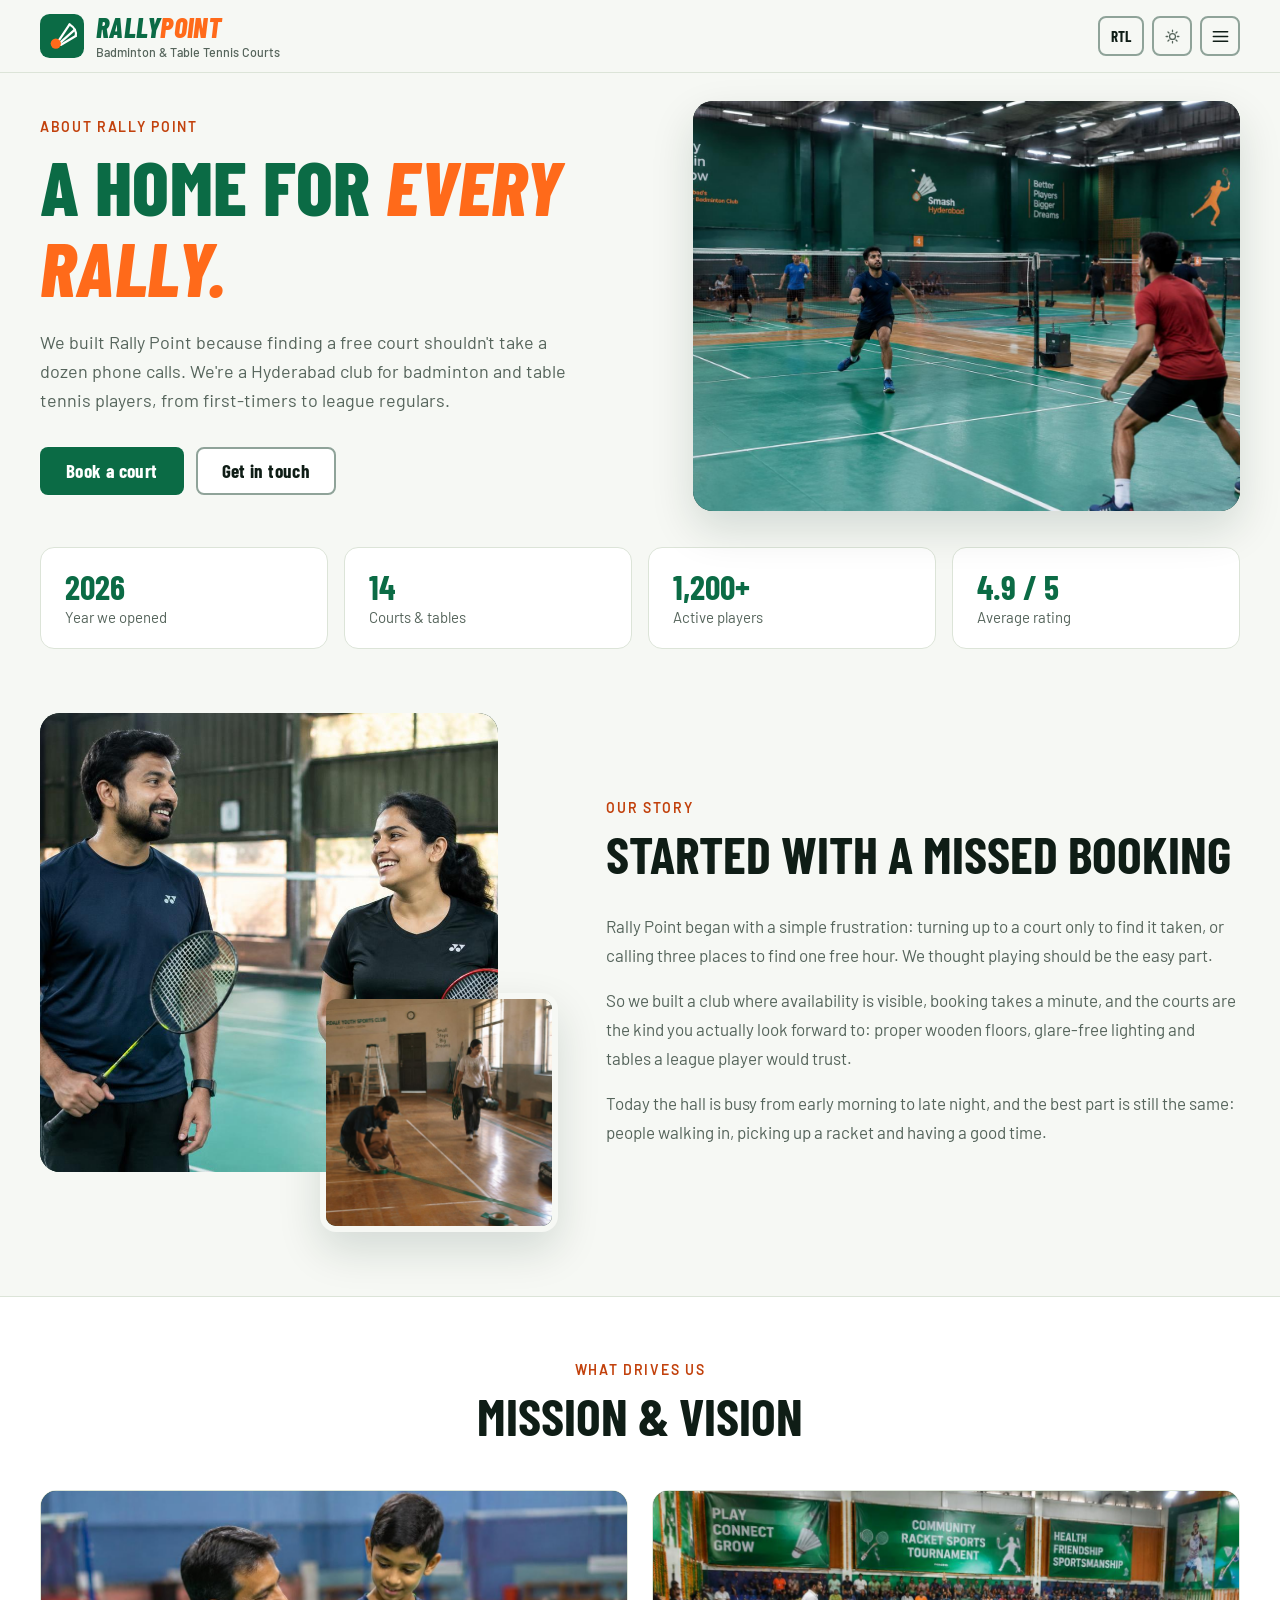
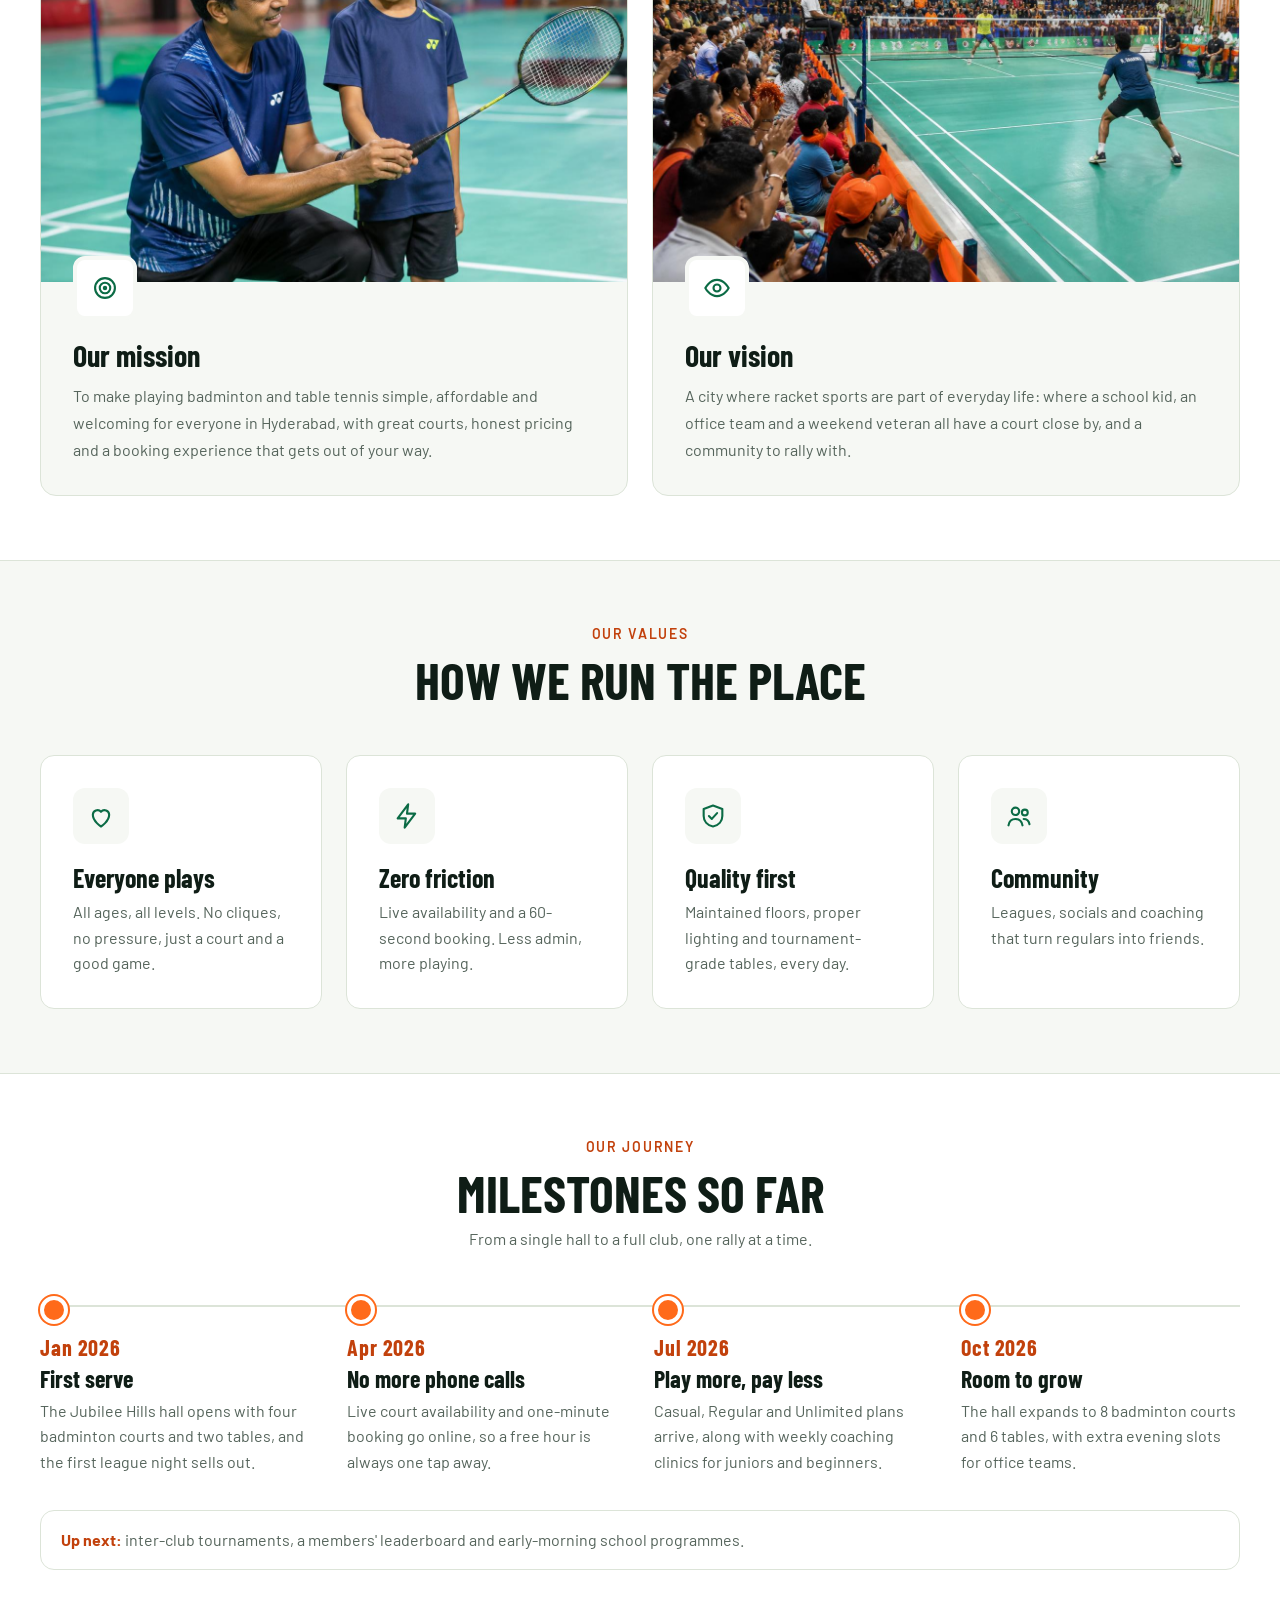
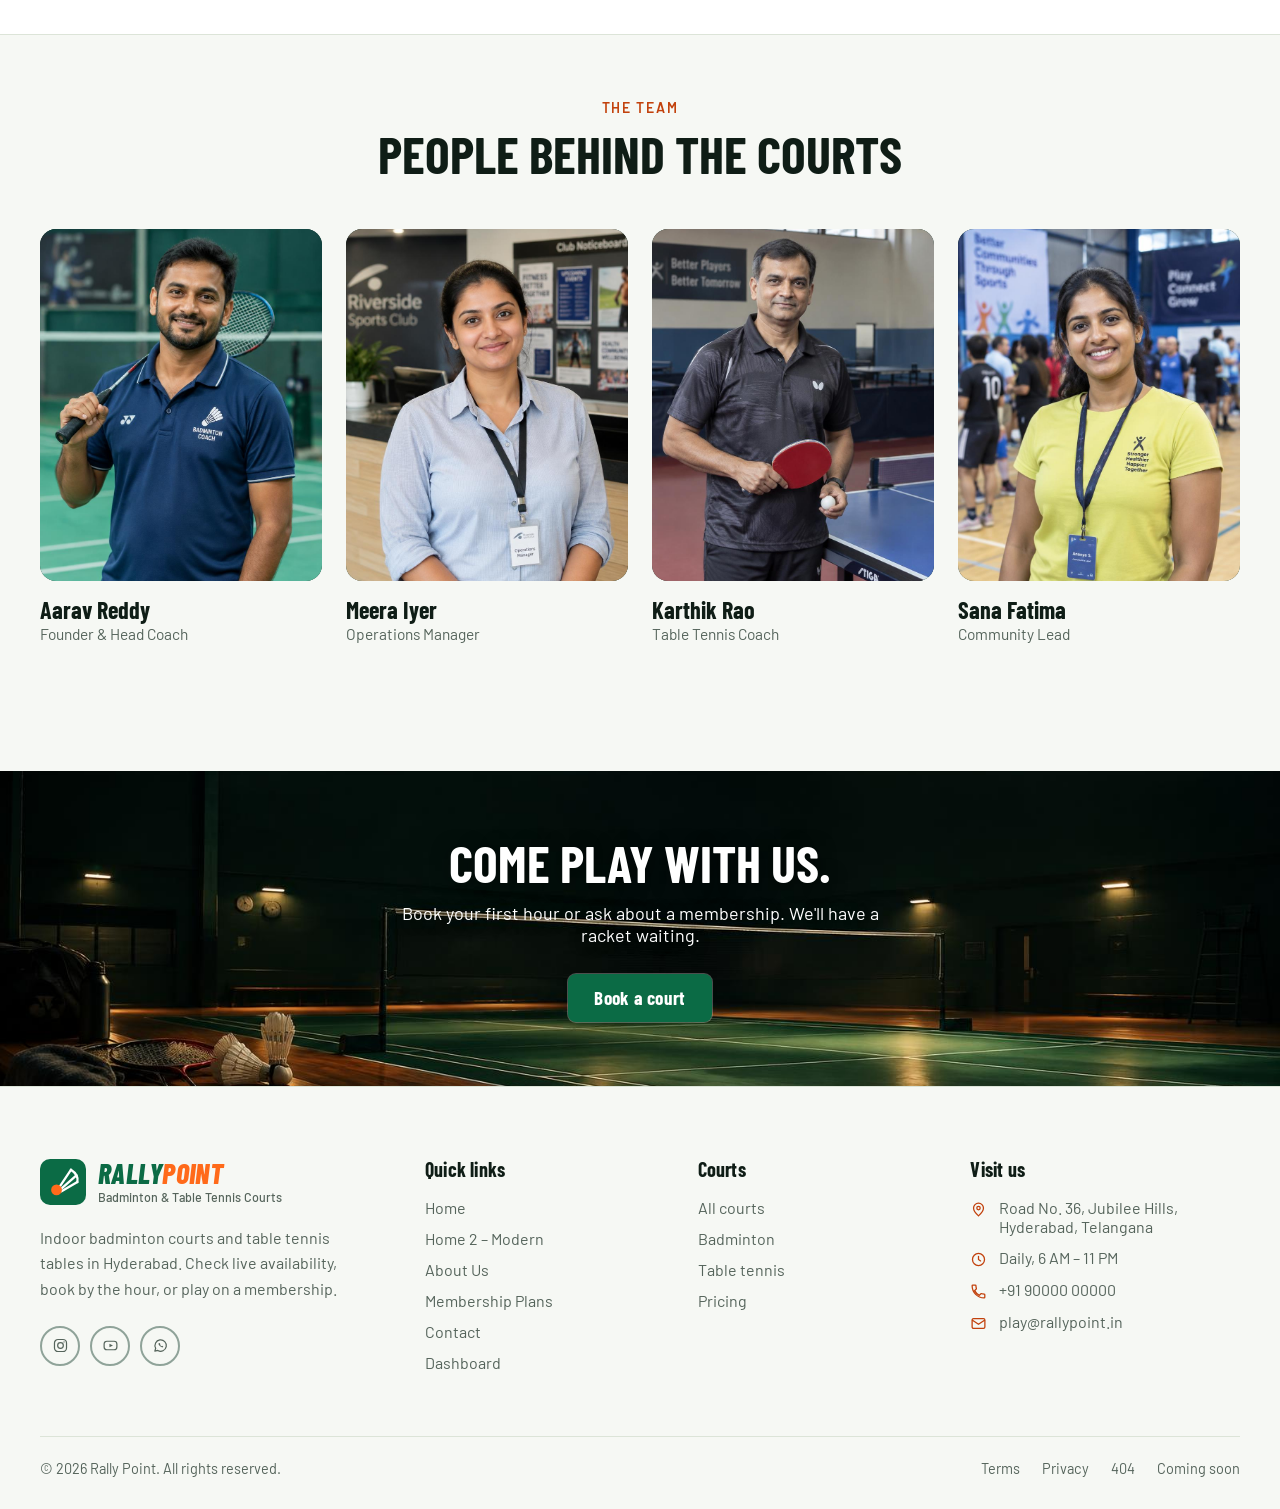
==== commit ae3335f5: "Add files via upload" ====
--- a/about/about.html
+++ b/about/about.html
@@ -219,7 +219,6 @@
         <p>Book your first hour or ask about a membership. We'll have a racket waiting.</p>
         <div class="cta-actions">
           <a href="../courts/courts.html" class="btn btn-secondary">Book a court</a>
-          <a href="../membership/membership.html" class="btn btn-outline-light">See memberships</a>
         </div>
       </div>
     </div>
@@ -272,6 +271,7 @@
           <li><a href="../courts/courts.html">All courts</a></li>
           <li><a href="../courts/courts.html#badminton">Badminton</a></li>
           <li><a href="../courts/courts.html#table-tennis">Table tennis</a></li>
+          <li><a href="../membership/membership.html#plans">Pricing</a></li>
         </ul>
       </div>
 
--- a/home/style.css
+++ b/home/style.css
@@ -26,6 +26,10 @@
   --logo-ball: #FF6A1A;
   --logo-text: #0F1D16;
 
+  --btn-bg: #0B6B45;
+  --btn-bg-hover: #095538;
+  --btn-fg: #FFFFFF;
+
   --radius: 8px;
   --shadow: 0 18px 44px rgba(10,42,29,.14);
 }
@@ -46,6 +50,10 @@
   --text-soft: #A3B5AA;
 
   --court: #050C09;
+  --btn-bg: #FF7A33;
+  --btn-bg-hover: #FF9459;
+  --btn-fg: #1B0F05;
+
   --logo-bg: #0F8A5A;
   --logo-text: #EAF3EC;
   --shadow: 0 18px 44px rgba(0,0,0,.55);
@@ -90,17 +98,23 @@
 .btn svg{ width: 17px; height: 17px; flex: none; }
 .btn-sm{ height: 40px; padding: 0 18px; font-size: 17px; }
 
-.btn-primary{ background: var(--primary); color: var(--primary-contrast); }
-.btn-primary:hover{ background: var(--primary-hover); }
-
-.btn-secondary{ background: var(--secondary); color: var(--secondary-contrast); }
-.btn-secondary:hover{ background: var(--secondary-hover); }
-
-.btn-outline{ background: transparent; color: var(--text); border-color: #8FA399; }
-.btn-outline:hover{ border-color: var(--primary); color: var(--primary); }
-
-.btn-outline-light{ background: transparent; color: #fff; border-color: rgba(255,255,255,.7); }
-.btn-outline-light:hover{ background: rgba(255,255,255,.14); border-color: #fff; }
+/* One shared style for every filled button (primary, secondary, login):
+   dark green in light mode, orange in dark mode. */
+.btn-primary, .btn-secondary{
+  background: var(--btn-bg); color: var(--btn-fg);
+  box-shadow: 0 0 0 1px rgba(255,255,255,.28); /* keeps it visible on dark green bands */
+}
+.btn-primary:hover, .btn-secondary:hover{ background: var(--btn-bg-hover); }
+.btn-primary:disabled, .btn-secondary:disabled{ opacity: .55; cursor: not-allowed; }
+
+/* ONE secondary-button style used everywhere (.btn-outline and .btn-outline-light
+   are identical), on light pages, photo heroes and dark bands alike. */
+.btn-outline, .btn-outline-light{
+  background: var(--surface); color: var(--text); border-color: #8FA399;
+}
+.btn-outline:hover, .btn-outline-light:hover{
+  background: var(--surface); border-color: var(--btn-bg); color: var(--btn-bg);
+}
 
 .tab.is-active, .p-btn.is-active{ background: var(--primary); color: var(--primary-contrast); }
 
